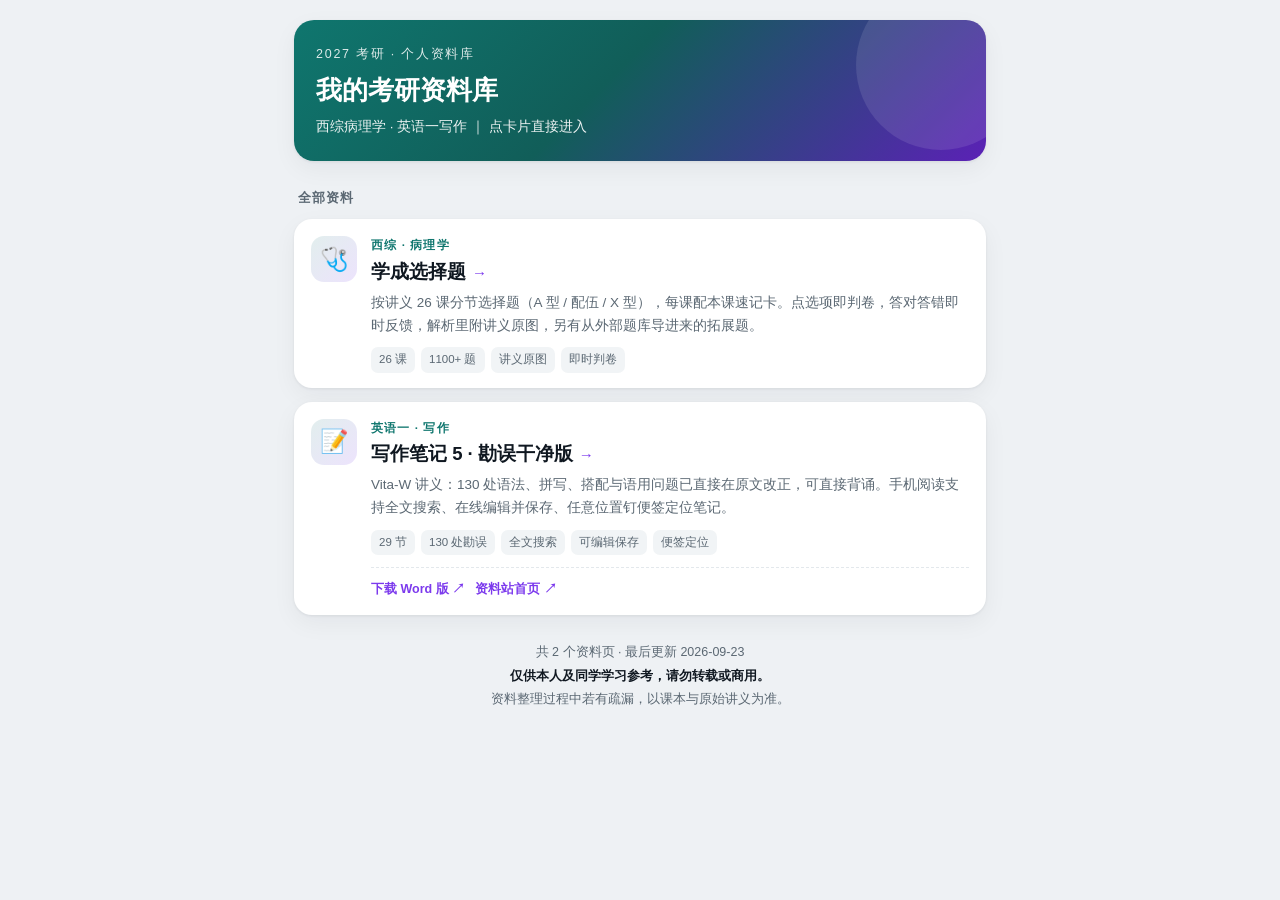
==== index.html @ d8122d06 "deploy: aokid666.github.io 2026-09-23" ====
<!DOCTYPE html><html lang="zh-CN"><head><meta charset="utf-8">
<meta name="viewport" content="width=device-width,initial-scale=1">
<title>我的考研资料库</title>
<meta name="description" content="个人考研复习资料入口：西综病理学选择题、英语一写作笔记。">
<style>
:root{--bg:#eef1f4;--card:#fff;--ink:#0f1720;--sub:#5b6873;--line:#e3e8ec;
 --accent:#0f766e;--accent2:#7c3aed;--chipbg:#f1f4f6;--shadow:0 1px 3px rgba(15,23,32,.07),0 8px 24px rgba(15,23,32,.05)}
@media (prefers-color-scheme:dark){
 :root{--bg:#0d1117;--card:#161b22;--ink:#e6edf3;--sub:#9aa7b2;--line:#262d36;
  --accent:#38bdaa;--accent2:#a78bfa;--chipbg:#1e252e;--shadow:0 1px 3px rgba(0,0,0,.4),0 10px 28px rgba(0,0,0,.3)}}
*{box-sizing:border-box}
body{margin:0;background:var(--bg);color:var(--ink);
 font:16px/1.7 -apple-system,"PingFang SC","Hiragino Sans GB","Microsoft YaHei",sans-serif;
 -webkit-text-size-adjust:100%}
.wrap{max-width:720px;margin:0 auto;padding:20px 14px 56px}
header{position:relative;overflow:hidden;border-radius:20px;padding:24px 22px 22px;color:#fff;
 background:linear-gradient(135deg,#0f766e 0%,#115e59 45%,#5b21b6 100%);box-shadow:var(--shadow)}
header::after{content:"";position:absolute;right:-40px;top:-40px;width:170px;height:170px;border-radius:50%;
 background:rgba(255,255,255,.10)}
header .k{font-size:12.5px;letter-spacing:.14em;opacity:.85}
header h1{font-size:26px;line-height:1.35;margin:8px 0 8px;font-weight:700}
header p{margin:0;font-size:13.5px;opacity:.92}
.sec{margin:26px 4px 10px;font-size:13px;font-weight:700;color:var(--sub);letter-spacing:.08em}
.card{position:relative;display:flex;gap:14px;background:var(--card);border-radius:18px;
 padding:17px 17px 15px;margin-bottom:14px;box-shadow:var(--shadow);transition:transform .15s,box-shadow .15s}
.main{color:inherit;text-decoration:none}
.main::after{content:"";position:absolute;inset:0;border-radius:18px}
.extras{position:relative;z-index:2}
.card:active{transform:scale(.985)}
@media (hover:hover){.card:hover{transform:translateY(-2px)}}
.ico{flex:0 0 46px;width:46px;min-width:46px;height:46px;overflow:hidden;line-height:1;border-radius:13px;display:flex;align-items:center;justify-content:center;
 font-size:23px;background:linear-gradient(135deg,rgba(15,118,110,.12),rgba(124,58,237,.14))}
.body{min-width:0;flex:1}
.cat{font-size:11.5px;font-weight:700;letter-spacing:.1em;color:var(--accent);text-transform:uppercase}
h2{font-size:18.5px;line-height:1.4;margin:3px 0 6px;font-weight:700}
h2 .arw{font-size:15px;color:var(--accent2);margin-left:6px}
.card p{margin:0 0 10px;font-size:13.5px;color:var(--sub);line-height:1.72}
.chips{display:flex;flex-wrap:wrap;gap:6px}
.chip{font-size:11.5px;background:var(--chipbg);color:var(--sub);border-radius:7px;padding:3px 8px}
.extras{display:flex;flex-wrap:wrap;gap:10px;margin-top:12px;padding-top:11px;border-top:1px dashed var(--line)}
.mini{font-size:12.5px;color:var(--accent2);text-decoration:none;font-weight:600}
.note{font-size:12.5px;color:var(--sub);text-align:center;line-height:1.85;margin-top:26px}
.note b{color:var(--ink)}
</style></head><body><div class="wrap">
<header>
  <div class="k">2027 考研 · 个人资料库</div>
  <h1>我的考研资料库</h1>
  <p>西综病理学 · 英语一写作 ｜ 点卡片直接进入</p>
</header>

<div class="sec">全部资料</div>
<div class="card">
  <div class="ico">🩺</div>
  <div class="body">
    <div class="cat">西综 · 病理学</div>
    <h2><a class="main" href="https://aokid666.github.io/xizong-bingli/" target="_blank" rel="noopener">学成选择题<span class="arw">→</span></a></h2>
    <p>按讲义 26 课分节选择题（A 型 / 配伍 / X 型），每课配本课速记卡。点选项即判卷，答对答错即时反馈，解析里附讲义原图，另有从外部题库导进来的拓展题。</p>
    <div class="chips"><span class="chip">26 课</span><span class="chip">1100+ 题</span><span class="chip">讲义原图</span><span class="chip">即时判卷</span></div>
    
  </div>
</div><div class="card">
  <div class="ico">📝</div>
  <div class="body">
    <div class="cat">英语一 · 写作</div>
    <h2><a class="main" href="https://aokid666.github.io/kaoyan-english/writing-notes-5.html" target="_blank" rel="noopener">写作笔记 5 · 勘误干净版<span class="arw">→</span></a></h2>
    <p>Vita-W 讲义：130 处语法、拼写、搭配与语用问题已直接在原文改正，可直接背诵。手机阅读支持全文搜索、在线编辑并保存、任意位置钉便签定位笔记。</p>
    <div class="chips"><span class="chip">29 节</span><span class="chip">130 处勘误</span><span class="chip">全文搜索</span><span class="chip">可编辑保存</span><span class="chip">便签定位</span></div>
    <div class="extras"><a class="mini" href="https://aokid666.github.io/kaoyan-english/writing-notes-5.doc" target="_blank" rel="noopener">下载 Word 版 ↗</a><a class="mini" href="https://aokid666.github.io/kaoyan-english/" target="_blank" rel="noopener">资料站首页 ↗</a></div>
  </div>
</div>

<div class="note">
  共 2 个资料页 · 最后更新 2026-09-23<br>
  <b>仅供本人及同学学习参考，请勿转载或商用。</b><br>
  资料整理过程中若有疏漏，以课本与原始讲义为准。
</div>
</div></body></html>
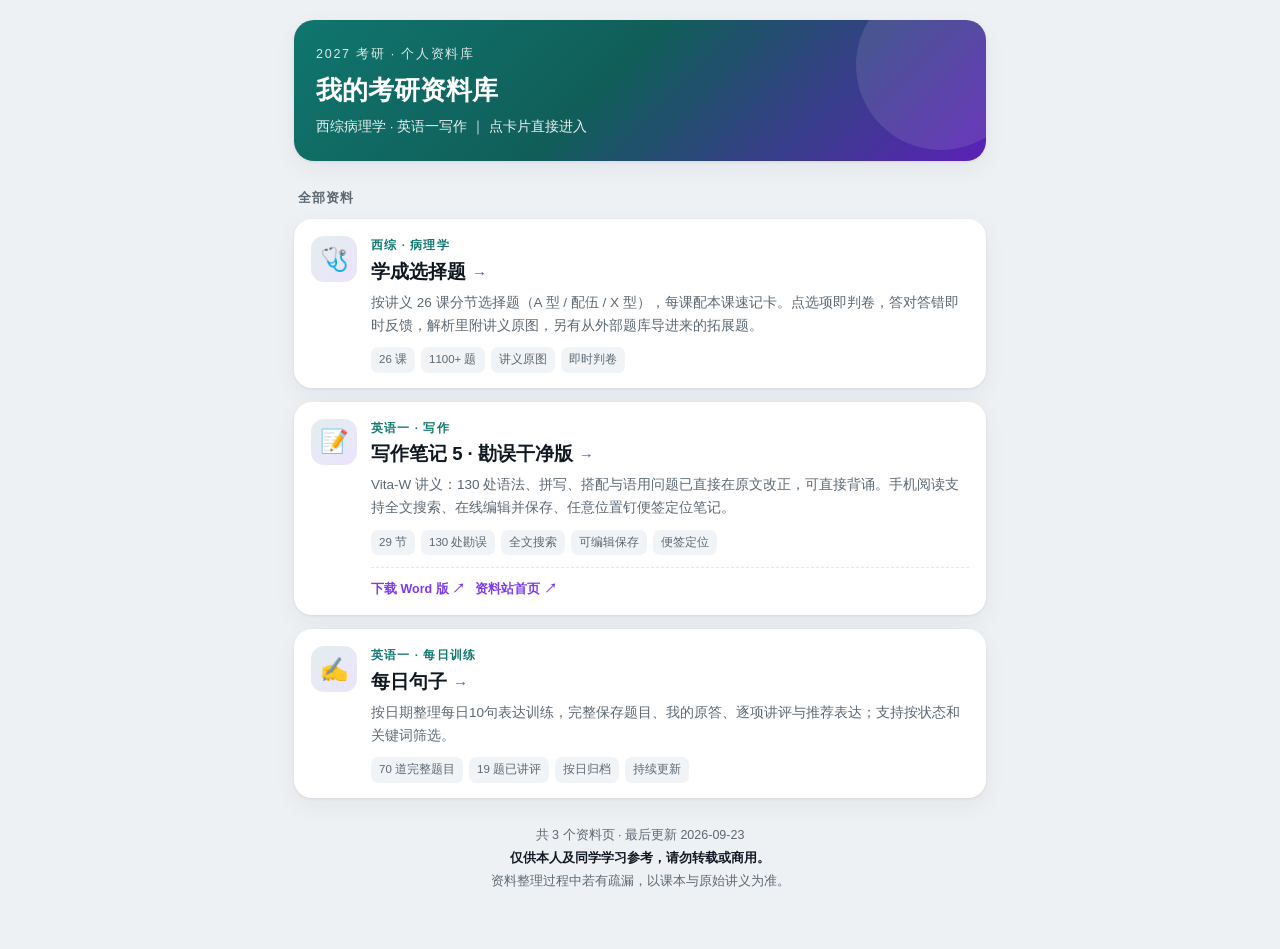
==== commit 483bdfcb: "add daily sentence training archive" ====
--- a/index.html
+++ b/index.html
@@ -68,9 +68,18 @@
     <div class="extras"><a class="mini" href="https://aokid666.github.io/kaoyan-english/writing-notes-5.doc" target="_blank" rel="noopener">下载 Word 版 ↗</a><a class="mini" href="https://aokid666.github.io/kaoyan-english/" target="_blank" rel="noopener">资料站首页 ↗</a></div>
   </div>
 </div>
+<div class="card">
+  <div class="ico">✍️</div>
+  <div class="body">
+    <div class="cat">英语一 · 每日训练</div>
+    <h2><a class="main" href="/daily-sentences/">每日句子<span class="arw">→</span></a></h2>
+    <p>按日期整理每日10句表达训练，完整保存题目、我的原答、逐项讲评与推荐表达；支持按状态和关键词筛选。</p>
+    <div class="chips"><span class="chip">70 道完整题目</span><span class="chip">19 题已讲评</span><span class="chip">按日归档</span><span class="chip">持续更新</span></div>
+  </div>
+</div>
 
 <div class="note">
-  共 2 个资料页 · 最后更新 2026-09-23<br>
+  共 3 个资料页 · 最后更新 2026-09-23<br>
   <b>仅供本人及同学学习参考，请勿转载或商用。</b><br>
   资料整理过程中若有疏漏，以课本与原始讲义为准。
 </div>
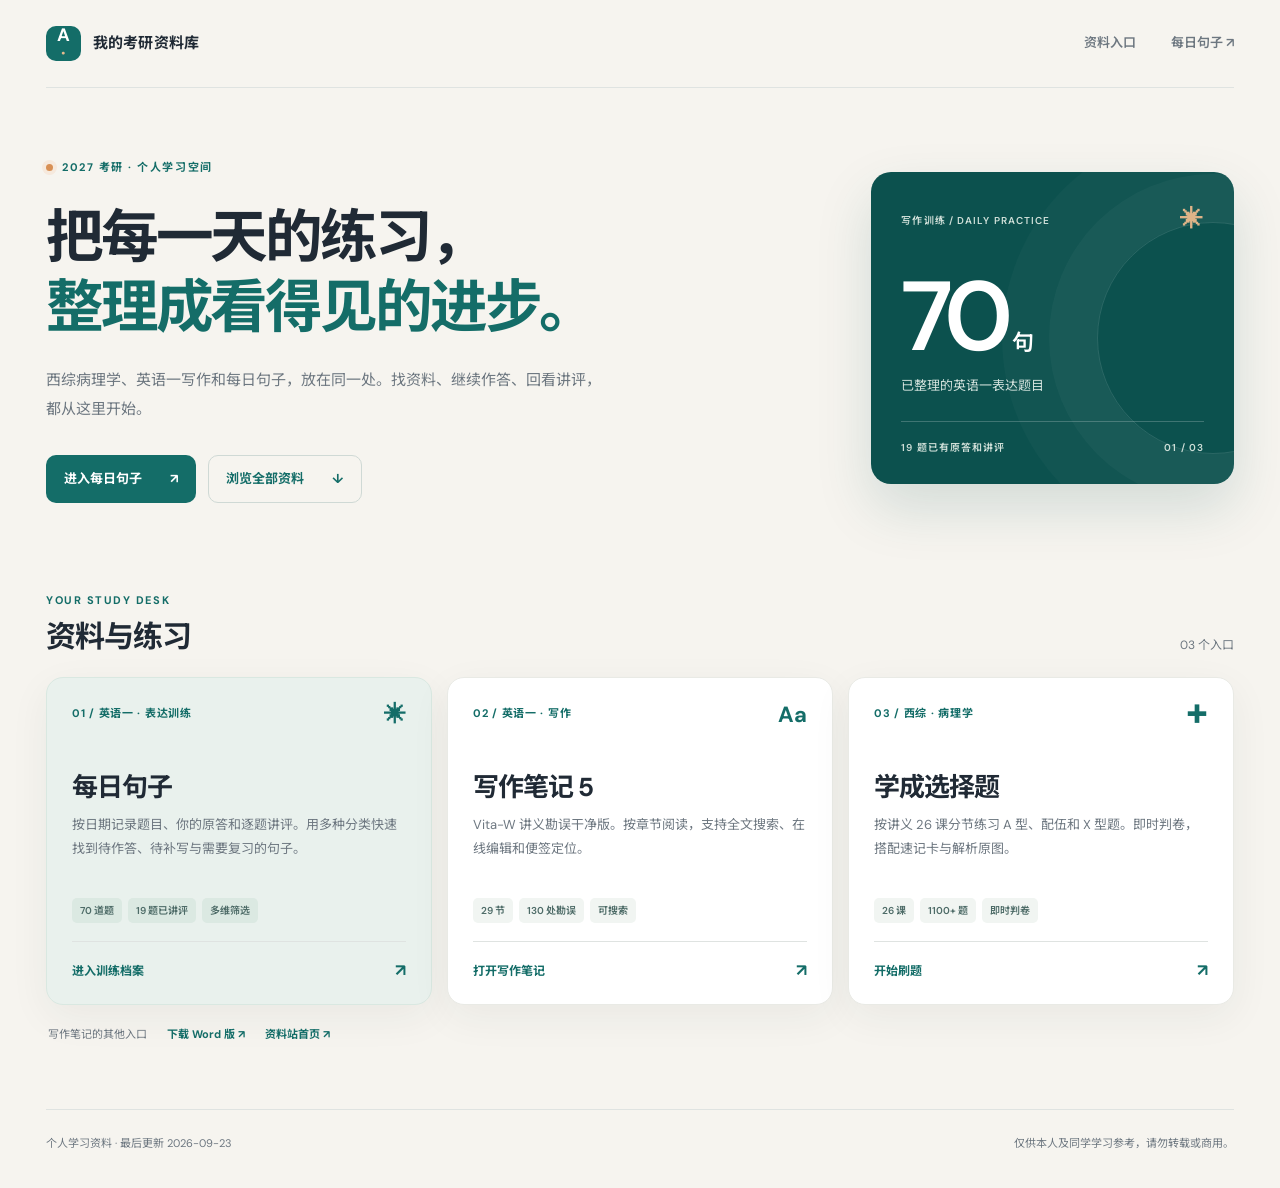
==== commit eefd1cd7: "redesign study hub and add multidimensional sentence filters" ====
--- a/index.html
+++ b/index.html
@@ -1,86 +1,73 @@
-<!DOCTYPE html><html lang="zh-CN"><head><meta charset="utf-8">
-<meta name="viewport" content="width=device-width,initial-scale=1">
-<title>我的考研资料库</title>
-<meta name="description" content="个人考研复习资料入口：西综病理学选择题、英语一写作笔记。">
-<style>
-:root{--bg:#eef1f4;--card:#fff;--ink:#0f1720;--sub:#5b6873;--line:#e3e8ec;
- --accent:#0f766e;--accent2:#7c3aed;--chipbg:#f1f4f6;--shadow:0 1px 3px rgba(15,23,32,.07),0 8px 24px rgba(15,23,32,.05)}
-@media (prefers-color-scheme:dark){
- :root{--bg:#0d1117;--card:#161b22;--ink:#e6edf3;--sub:#9aa7b2;--line:#262d36;
-  --accent:#38bdaa;--accent2:#a78bfa;--chipbg:#1e252e;--shadow:0 1px 3px rgba(0,0,0,.4),0 10px 28px rgba(0,0,0,.3)}}
-*{box-sizing:border-box}
-body{margin:0;background:var(--bg);color:var(--ink);
- font:16px/1.7 -apple-system,"PingFang SC","Hiragino Sans GB","Microsoft YaHei",sans-serif;
- -webkit-text-size-adjust:100%}
-.wrap{max-width:720px;margin:0 auto;padding:20px 14px 56px}
-header{position:relative;overflow:hidden;border-radius:20px;padding:24px 22px 22px;color:#fff;
- background:linear-gradient(135deg,#0f766e 0%,#115e59 45%,#5b21b6 100%);box-shadow:var(--shadow)}
-header::after{content:"";position:absolute;right:-40px;top:-40px;width:170px;height:170px;border-radius:50%;
- background:rgba(255,255,255,.10)}
-header .k{font-size:12.5px;letter-spacing:.14em;opacity:.85}
-header h1{font-size:26px;line-height:1.35;margin:8px 0 8px;font-weight:700}
-header p{margin:0;font-size:13.5px;opacity:.92}
-.sec{margin:26px 4px 10px;font-size:13px;font-weight:700;color:var(--sub);letter-spacing:.08em}
-.card{position:relative;display:flex;gap:14px;background:var(--card);border-radius:18px;
- padding:17px 17px 15px;margin-bottom:14px;box-shadow:var(--shadow);transition:transform .15s,box-shadow .15s}
-.main{color:inherit;text-decoration:none}
-.main::after{content:"";position:absolute;inset:0;border-radius:18px}
-.extras{position:relative;z-index:2}
-.card:active{transform:scale(.985)}
-@media (hover:hover){.card:hover{transform:translateY(-2px)}}
-.ico{flex:0 0 46px;width:46px;min-width:46px;height:46px;overflow:hidden;line-height:1;border-radius:13px;display:flex;align-items:center;justify-content:center;
- font-size:23px;background:linear-gradient(135deg,rgba(15,118,110,.12),rgba(124,58,237,.14))}
-.body{min-width:0;flex:1}
-.cat{font-size:11.5px;font-weight:700;letter-spacing:.1em;color:var(--accent);text-transform:uppercase}
-h2{font-size:18.5px;line-height:1.4;margin:3px 0 6px;font-weight:700}
-h2 .arw{font-size:15px;color:var(--accent2);margin-left:6px}
-.card p{margin:0 0 10px;font-size:13.5px;color:var(--sub);line-height:1.72}
-.chips{display:flex;flex-wrap:wrap;gap:6px}
-.chip{font-size:11.5px;background:var(--chipbg);color:var(--sub);border-radius:7px;padding:3px 8px}
-.extras{display:flex;flex-wrap:wrap;gap:10px;margin-top:12px;padding-top:11px;border-top:1px dashed var(--line)}
-.mini{font-size:12.5px;color:var(--accent2);text-decoration:none;font-weight:600}
-.note{font-size:12.5px;color:var(--sub);text-align:center;line-height:1.85;margin-top:26px}
-.note b{color:var(--ink)}
-</style></head><body><div class="wrap">
-<header>
-  <div class="k">2027 考研 · 个人资料库</div>
-  <h1>我的考研资料库</h1>
-  <p>西综病理学 · 英语一写作 ｜ 点卡片直接进入</p>
-</header>
-
-<div class="sec">全部资料</div>
-<div class="card">
-  <div class="ico">🩺</div>
-  <div class="body">
-    <div class="cat">西综 · 病理学</div>
-    <h2><a class="main" href="https://aokid666.github.io/xizong-bingli/" target="_blank" rel="noopener">学成选择题<span class="arw">→</span></a></h2>
-    <p>按讲义 26 课分节选择题（A 型 / 配伍 / X 型），每课配本课速记卡。点选项即判卷，答对答错即时反馈，解析里附讲义原图，另有从外部题库导进来的拓展题。</p>
-    <div class="chips"><span class="chip">26 课</span><span class="chip">1100+ 题</span><span class="chip">讲义原图</span><span class="chip">即时判卷</span></div>
-    
+<!doctype html>
+<html lang="zh-CN">
+<head>
+  <meta charset="utf-8">
+  <meta name="viewport" content="width=device-width,initial-scale=1">
+  <meta name="theme-color" content="#f6f4ef">
+  <title>我的考研资料库</title>
+  <meta name="description" content="西综病理学选择题、英语一写作笔记与每日句子训练。">
+  <link rel="stylesheet" href="/assets/site.css">
+</head>
+<body>
+  <div class="site-shell">
+    <nav class="site-nav" aria-label="主导航">
+      <a class="wordmark" href="/" aria-current="page"><span class="mark">A<span>·</span></span><span>我的考研资料库</span></a>
+      <div class="nav-links"><a href="#resources">资料入口</a><a href="/daily-sentences/">每日句子 <span aria-hidden="true">↗</span></a></div>
+    </nav>
+    <main>
+      <section class="home-hero">
+        <div class="hero-copy">
+          <span class="overline"><span class="signal"></span> 2027 考研 · 个人学习空间</span>
+          <h1>把每一天的练习，<br><em>整理成看得见的进步。</em></h1>
+          <p>西综病理学、英语一写作和每日句子，放在同一处。找资料、继续作答、回看讲评，都从这里开始。</p>
+          <div class="hero-actions">
+            <a class="button primary" href="/daily-sentences/">进入每日句子 <span aria-hidden="true">↗</span></a>
+            <a class="button subtle" href="#resources">浏览全部资料 <span aria-hidden="true">↓</span></a>
+          </div>
+        </div>
+        <div class="hero-aside" aria-label="训练概览">
+          <div class="hero-aside-top"><span>写作训练 / DAILY PRACTICE</span><span class="spark" aria-hidden="true">✳</span></div>
+          <div class="hero-aside-number">70<span>句</span></div>
+          <p>已整理的英语一表达题目</p>
+          <div class="hero-aside-rule"></div>
+          <div class="hero-aside-foot"><span>19 题已有原答和讲评</span><span aria-hidden="true">01 / 03</span></div>
+        </div>
+      </section>
+      <section class="resource-section" id="resources" aria-labelledby="resources-title">
+        <div class="section-heading"><div><span class="overline">YOUR STUDY DESK</span><h2 id="resources-title">资料与练习</h2></div><span class="section-count">03 个入口</span></div>
+        <div class="resource-grid">
+          <article class="resource-card featured">
+            <div class="card-top"><span class="card-index">01 / 英语一 · 表达训练</span><span class="card-icon" aria-hidden="true">✳</span></div>
+            <div class="card-content">
+              <h3>每日句子</h3>
+              <p>按日期记录题目、你的原答和逐题讲评。用多种分类快速找到待作答、待补写与需要复习的句子。</p>
+              <div class="tag-row"><span>70 道题</span><span>19 题已讲评</span><span>多维筛选</span></div>
+            </div>
+            <a class="card-link" href="/daily-sentences/" aria-label="进入每日句子">进入训练档案 <span aria-hidden="true">↗</span></a>
+          </article>
+          <article class="resource-card">
+            <div class="card-top"><span class="card-index">02 / 英语一 · 写作</span><span class="card-icon" aria-hidden="true">Aa</span></div>
+            <div class="card-content">
+              <h3>写作笔记 5</h3>
+              <p>Vita-W 讲义勘误干净版。按章节阅读，支持全文搜索、在线编辑和便签定位。</p>
+              <div class="tag-row"><span>29 节</span><span>130 处勘误</span><span>可搜索</span></div>
+            </div>
+            <a class="card-link" href="https://aokid666.github.io/kaoyan-english/writing-notes-5.html">打开写作笔记 <span aria-hidden="true">↗</span></a>
+          </article>
+          <article class="resource-card">
+            <div class="card-top"><span class="card-index">03 / 西综 · 病理学</span><span class="card-icon" aria-hidden="true">✚</span></div>
+            <div class="card-content">
+              <h3>学成选择题</h3>
+              <p>按讲义 26 课分节练习 A 型、配伍和 X 型题。即时判卷，搭配速记卡与解析原图。</p>
+              <div class="tag-row"><span>26 课</span><span>1100+ 题</span><span>即时判卷</span></div>
+            </div>
+            <a class="card-link" href="https://aokid666.github.io/xizong-bingli/">开始刷题 <span aria-hidden="true">↗</span></a>
+          </article>
+        </div>
+        <div class="resource-extra"><span>写作笔记的其他入口</span><a href="https://aokid666.github.io/kaoyan-english/writing-notes-5.doc">下载 Word 版 ↗</a><a href="https://aokid666.github.io/kaoyan-english/">资料站首页 ↗</a></div>
+      </section>
+    </main>
+    <footer class="site-footer"><span>个人学习资料 · 最后更新 2026-09-23</span><span>仅供本人及同学学习参考，请勿转载或商用。</span></footer>
   </div>
-</div><div class="card">
-  <div class="ico">📝</div>
-  <div class="body">
-    <div class="cat">英语一 · 写作</div>
-    <h2><a class="main" href="https://aokid666.github.io/kaoyan-english/writing-notes-5.html" target="_blank" rel="noopener">写作笔记 5 · 勘误干净版<span class="arw">→</span></a></h2>
-    <p>Vita-W 讲义：130 处语法、拼写、搭配与语用问题已直接在原文改正，可直接背诵。手机阅读支持全文搜索、在线编辑并保存、任意位置钉便签定位笔记。</p>
-    <div class="chips"><span class="chip">29 节</span><span class="chip">130 处勘误</span><span class="chip">全文搜索</span><span class="chip">可编辑保存</span><span class="chip">便签定位</span></div>
-    <div class="extras"><a class="mini" href="https://aokid666.github.io/kaoyan-english/writing-notes-5.doc" target="_blank" rel="noopener">下载 Word 版 ↗</a><a class="mini" href="https://aokid666.github.io/kaoyan-english/" target="_blank" rel="noopener">资料站首页 ↗</a></div>
-  </div>
-</div>
-<div class="card">
-  <div class="ico">✍️</div>
-  <div class="body">
-    <div class="cat">英语一 · 每日训练</div>
-    <h2><a class="main" href="/daily-sentences/">每日句子<span class="arw">→</span></a></h2>
-    <p>按日期整理每日10句表达训练，完整保存题目、我的原答、逐项讲评与推荐表达；支持按状态和关键词筛选。</p>
-    <div class="chips"><span class="chip">70 道完整题目</span><span class="chip">19 题已讲评</span><span class="chip">按日归档</span><span class="chip">持续更新</span></div>
-  </div>
-</div>
-
-<div class="note">
-  共 3 个资料页 · 最后更新 2026-09-23<br>
-  <b>仅供本人及同学学习参考，请勿转载或商用。</b><br>
-  资料整理过程中若有疏漏，以课本与原始讲义为准。
-</div>
-</div></body></html>
+</body>
+</html>
--- a/assets/site.css
+++ b/assets/site.css
@@ -0,0 +1,35 @@
+@import url('https://fonts.googleapis.com/css2?family=DM+Sans:wght@400;500;600;700&family=Noto+Sans+SC:wght@400;500;600;700&display=swap');
+:root{color-scheme:light;--paper:#f6f4ef;--surface:#fff;--ink:#202a35;--muted:#6d7780;--line:#dfe3e1;--teal:#146d68;--teal-deep:#0c514e;--teal-pale:#e8f1ee;--orange:#d89865;--shadow:0 12px 40px rgba(31,46,49,.06)}
+*{box-sizing:border-box}
+html{scroll-behavior:smooth}
+body{margin:0;background:var(--paper);color:var(--ink);font:15px/1.7 "DM Sans","Noto Sans SC",-apple-system,"PingFang SC",sans-serif;-webkit-font-smoothing:antialiased}
+a{color:inherit;text-decoration:none}button,input,select{font:inherit}button,a,select,input{outline-offset:3px}
+.site-shell{max-width:1320px;margin:auto;padding:0 46px}
+.site-nav{height:88px;display:flex;align-items:center;justify-content:space-between;border-bottom:1px solid var(--line)}
+.wordmark{display:inline-flex;align-items:center;gap:12px;font-size:15px;font-weight:700;letter-spacing:.01em}
+.mark{width:35px;height:35px;background:var(--teal);color:white;border-radius:10px;display:grid;place-items:center;font-size:18px;font-weight:700;line-height:1}
+.mark span{color:#e6ba8e}.nav-links{display:flex;gap:35px;align-items:center;color:var(--muted);font-size:13px;font-weight:600}.nav-links a:hover,.nav-links [aria-current]{color:var(--teal)}
+.overline{display:inline-flex;align-items:center;gap:9px;color:var(--teal);font-size:11px;font-weight:700;letter-spacing:.14em}
+.signal{width:7px;height:7px;border-radius:50%;background:#d89055;box-shadow:0 0 0 4px #f6e9dd}
+.home-hero{min-height:470px;display:grid;grid-template-columns:minmax(0,1.5fr) minmax(260px,.72fr);align-items:center;gap:70px;padding:66px 0 72px}
+.hero-copy h1{font-size:clamp(36px,4.5vw,62px);line-height:1.23;letter-spacing:-.055em;margin:23px 0 22px;font-weight:700}
+.hero-copy h1 em{font-style:normal;color:var(--teal)}.hero-copy>p{max-width:565px;color:var(--muted);font-size:15px;line-height:1.95;margin:0}
+.hero-actions{display:flex;gap:12px;flex-wrap:wrap;margin-top:30px}
+.button{display:inline-flex;align-items:center;justify-content:space-between;gap:28px;padding:12px 17px;border:1px solid transparent;border-radius:10px;font-size:13px;font-weight:700;transition:transform .2s,background .2s}
+.button:hover{transform:translateY(-2px)}.button.primary{background:var(--teal);color:white}.button.primary:hover{background:var(--teal-deep)}.button.subtle{border-color:#cfd9d5;color:var(--teal)}
+.hero-aside{min-height:293px;background:var(--teal-deep);color:#fff;border-radius:20px;padding:28px 30px;box-shadow:0 24px 55px rgba(12,81,78,.15);position:relative;overflow:hidden}
+.hero-aside:before{content:"";position:absolute;width:230px;height:230px;border:1px solid #ffffff20;border-radius:50%;right:-95px;top:50px;box-shadow:0 0 0 48px #ffffff08,0 0 0 95px #ffffff06}
+.hero-aside-top,.hero-aside-foot{display:flex;justify-content:space-between;align-items:center;gap:10px;position:relative;font-size:10px;letter-spacing:.11em;color:#cfdfd8;font-weight:600}
+.hero-aside .spark{font-size:23px;color:#dfb488}.hero-aside-number{position:relative;font-size:98px;line-height:1.2;letter-spacing:-.08em;font-weight:600;margin:18px 0 0}.hero-aside-number span{font-size:22px;margin-left:8px;letter-spacing:0}
+.hero-aside p{position:relative;color:#d2e1dc;margin:0;font-size:13px}.hero-aside-rule{height:1px;background:#ffffff35;margin:24px 0 17px}
+.resource-section{padding:12px 0 65px}.section-heading{display:flex;align-items:end;justify-content:space-between;margin-bottom:22px}.section-heading h2{font-size:30px;letter-spacing:-.035em;line-height:1.2;margin:7px 0 0}.section-count{font-size:12px;color:var(--muted)}
+.resource-grid{display:grid;grid-template-columns:repeat(3,minmax(0,1fr));gap:15px}.resource-card{display:flex;flex-direction:column;min-height:328px;padding:26px 25px 19px;border-radius:17px;background:var(--surface);border:1px solid #e9eae5;box-shadow:var(--shadow);transition:transform .2s,box-shadow .2s}.resource-card:hover{transform:translateY(-4px);box-shadow:0 20px 45px rgba(31,46,49,.1)}
+.resource-card.featured{background:#e9f1ed;border-color:#d9e8e1}.card-top{display:flex;align-items:start;justify-content:space-between;gap:12px}.card-index{font-size:11px;font-weight:700;letter-spacing:.065em;color:var(--teal)}.card-icon{font-size:22px;font-weight:700;color:var(--teal);line-height:1}
+.card-content{margin:auto 0 18px}.card-content h3{font-size:26px;letter-spacing:-.04em;line-height:1.3;margin:16px 0 9px}.card-content p{font-size:13px;color:var(--muted);line-height:1.8;min-height:70px;margin:0 0 15px}
+.tag-row{display:flex;flex-wrap:wrap;gap:6px}.tag-row span{font-size:10px;font-weight:600;color:#4d6b67;padding:4px 8px;border-radius:5px;background:#f1f5f2}.featured .tag-row span{background:#dbe9e2}
+.card-link{display:flex;align-items:center;justify-content:space-between;border-top:1px solid var(--line);padding-top:14px;font-size:12px;font-weight:700;color:var(--teal)}.card-link span{font-size:17px}
+.resource-extra{display:flex;gap:20px;align-items:center;flex-wrap:wrap;margin:20px 2px 0;font-size:11px}.resource-extra span{color:var(--muted)}.resource-extra a{color:var(--teal);font-weight:700}
+.site-footer{border-top:1px solid var(--line);display:flex;justify-content:space-between;gap:15px;padding:24px 0 35px;font-size:11px;color:var(--muted)}
+@media(max-width:900px){.site-shell{padding:0 26px}.home-hero{gap:25px}.hero-aside{min-height:260px}.hero-aside-number{font-size:78px}.resource-grid{grid-template-columns:repeat(2,1fr)}.resource-card.featured{grid-column:span 2;min-height:270px}.featured .card-content p{min-height:0}}
+@media(max-width:600px){.site-shell{padding:0 18px}.site-nav{height:70px}.wordmark{font-size:13px}.nav-links{gap:13px;font-size:11px}.nav-links a:first-child{display:none}.home-hero{grid-template-columns:1fr;gap:32px;padding:48px 0 55px}.hero-copy h1{font-size:37px;letter-spacing:-.045em}.hero-copy>p{font-size:14px}.hero-aside{min-height:235px;padding:21px 24px}.hero-aside-number{font-size:70px}.resource-section{padding-bottom:40px}.section-heading h2{font-size:27px}.resource-grid{grid-template-columns:1fr}.resource-card,.resource-card.featured{grid-column:auto;min-height:275px;padding:21px}.card-content p{min-height:0}.resource-extra{gap:9px 17px}.resource-extra span{width:100%}.site-footer{flex-direction:column;gap:3px}}
+@media(prefers-reduced-motion:reduce){html{scroll-behavior:auto}*,*:before,*:after{transition:none!important}}
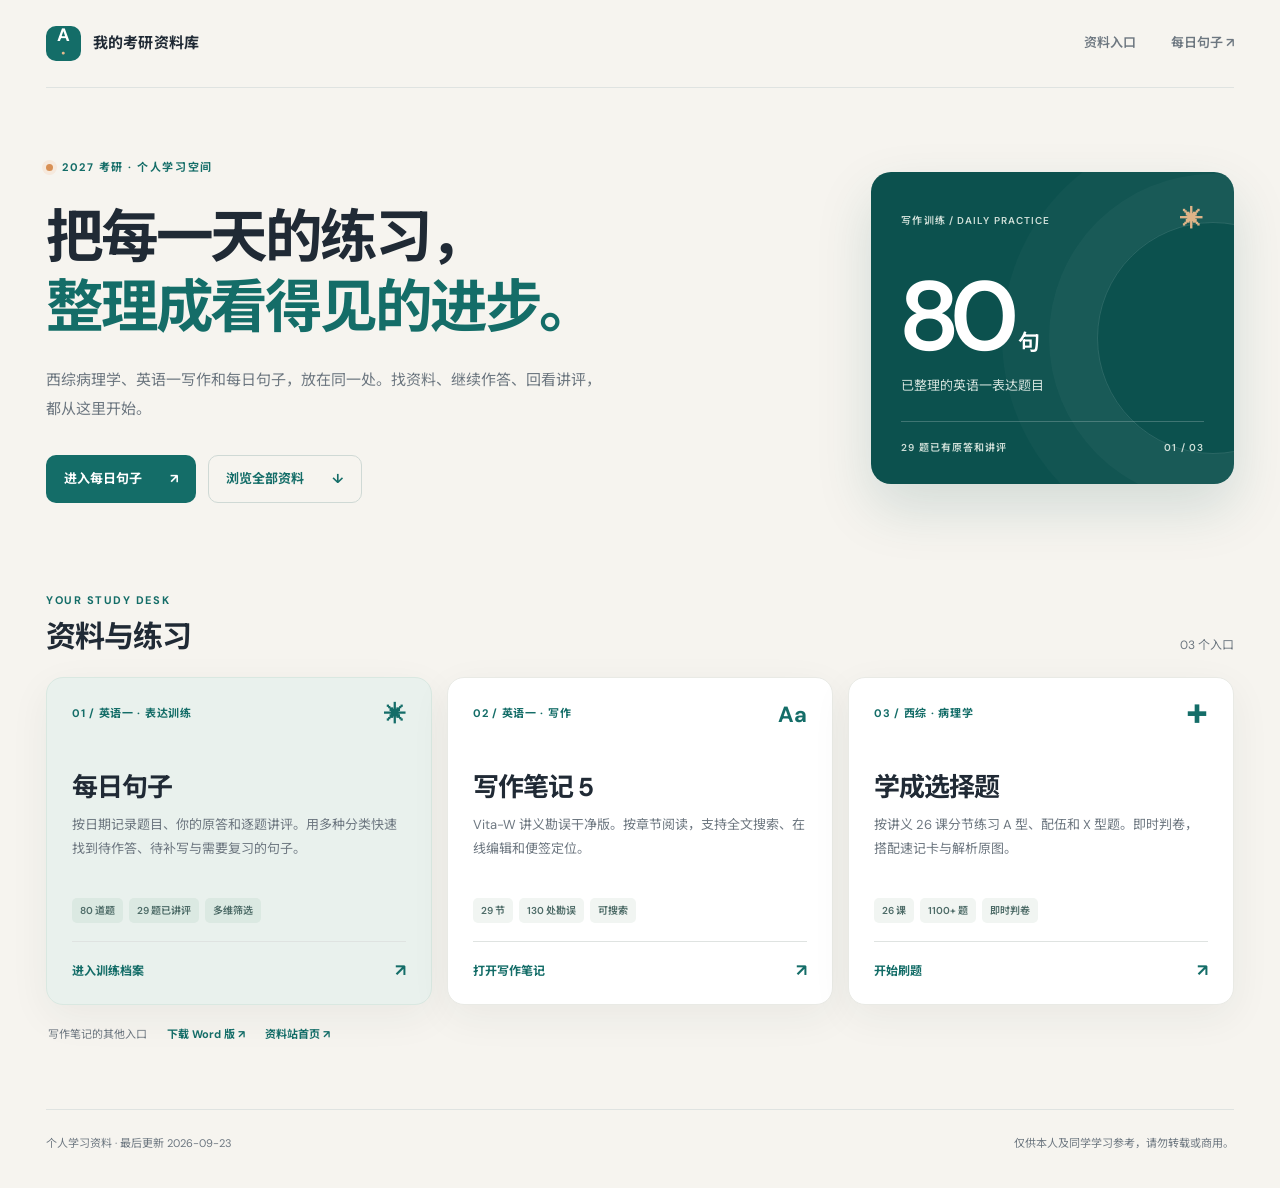
==== commit efc5161e: "restore complete September 10 sentence training archive" ====
--- a/index.html
+++ b/index.html
@@ -27,10 +27,10 @@
         </div>
         <div class="hero-aside" aria-label="训练概览">
           <div class="hero-aside-top"><span>写作训练 / DAILY PRACTICE</span><span class="spark" aria-hidden="true">✳</span></div>
-          <div class="hero-aside-number">70<span>句</span></div>
+          <div class="hero-aside-number">80<span>句</span></div>
           <p>已整理的英语一表达题目</p>
           <div class="hero-aside-rule"></div>
-          <div class="hero-aside-foot"><span>19 题已有原答和讲评</span><span aria-hidden="true">01 / 03</span></div>
+          <div class="hero-aside-foot"><span>29 题已有原答和讲评</span><span aria-hidden="true">01 / 03</span></div>
         </div>
       </section>
       <section class="resource-section" id="resources" aria-labelledby="resources-title">
@@ -41,7 +41,7 @@
             <div class="card-content">
               <h3>每日句子</h3>
               <p>按日期记录题目、你的原答和逐题讲评。用多种分类快速找到待作答、待补写与需要复习的句子。</p>
-              <div class="tag-row"><span>70 道题</span><span>19 题已讲评</span><span>多维筛选</span></div>
+              <div class="tag-row"><span>80 道题</span><span>29 题已讲评</span><span>多维筛选</span></div>
             </div>
             <a class="card-link" href="/daily-sentences/" aria-label="进入每日句子">进入训练档案 <span aria-hidden="true">↗</span></a>
           </article>
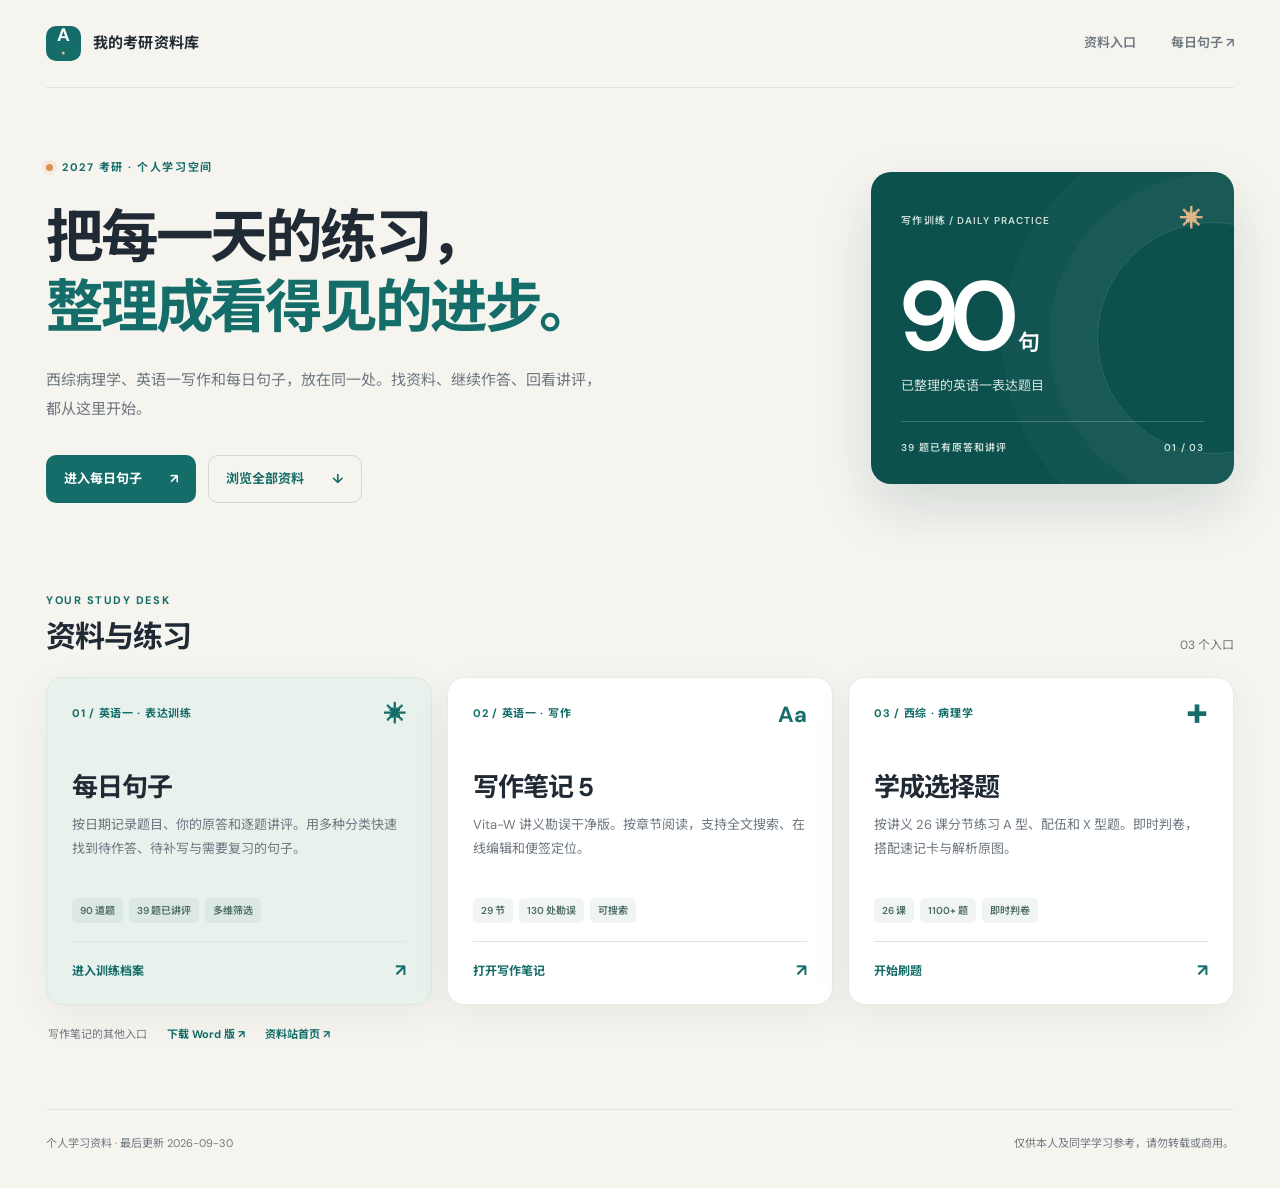
==== commit 160e3c36: "Sync September 29 sentence answers and September 30 rewrites" ====
--- a/index.html
+++ b/index.html
@@ -27,10 +27,10 @@
         </div>
         <div class="hero-aside" aria-label="训练概览">
           <div class="hero-aside-top"><span>写作训练 / DAILY PRACTICE</span><span class="spark" aria-hidden="true">✳</span></div>
-          <div class="hero-aside-number">80<span>句</span></div>
+          <div class="hero-aside-number">90<span>句</span></div>
           <p>已整理的英语一表达题目</p>
           <div class="hero-aside-rule"></div>
-          <div class="hero-aside-foot"><span>29 题已有原答和讲评</span><span aria-hidden="true">01 / 03</span></div>
+          <div class="hero-aside-foot"><span>39 题已有原答和讲评</span><span aria-hidden="true">01 / 03</span></div>
         </div>
       </section>
       <section class="resource-section" id="resources" aria-labelledby="resources-title">
@@ -41,7 +41,7 @@
             <div class="card-content">
               <h3>每日句子</h3>
               <p>按日期记录题目、你的原答和逐题讲评。用多种分类快速找到待作答、待补写与需要复习的句子。</p>
-              <div class="tag-row"><span>80 道题</span><span>29 题已讲评</span><span>多维筛选</span></div>
+              <div class="tag-row"><span>90 道题</span><span>39 题已讲评</span><span>多维筛选</span></div>
             </div>
             <a class="card-link" href="/daily-sentences/" aria-label="进入每日句子">进入训练档案 <span aria-hidden="true">↗</span></a>
           </article>
@@ -67,7 +67,8 @@
         <div class="resource-extra"><span>写作笔记的其他入口</span><a href="https://aokid666.github.io/kaoyan-english/writing-notes-5.doc">下载 Word 版 ↗</a><a href="https://aokid666.github.io/kaoyan-english/">资料站首页 ↗</a></div>
       </section>
     </main>
-    <footer class="site-footer"><span>个人学习资料 · 最后更新 2026-09-23</span><span>仅供本人及同学学习参考，请勿转载或商用。</span></footer>
+    <footer class="site-footer"><span>个人学习资料 · 最后更新 2026-09-30</span><span>仅供本人及同学学习参考，请勿转载或商用。</span></footer>
   </div>
 </body>
 </html>
+
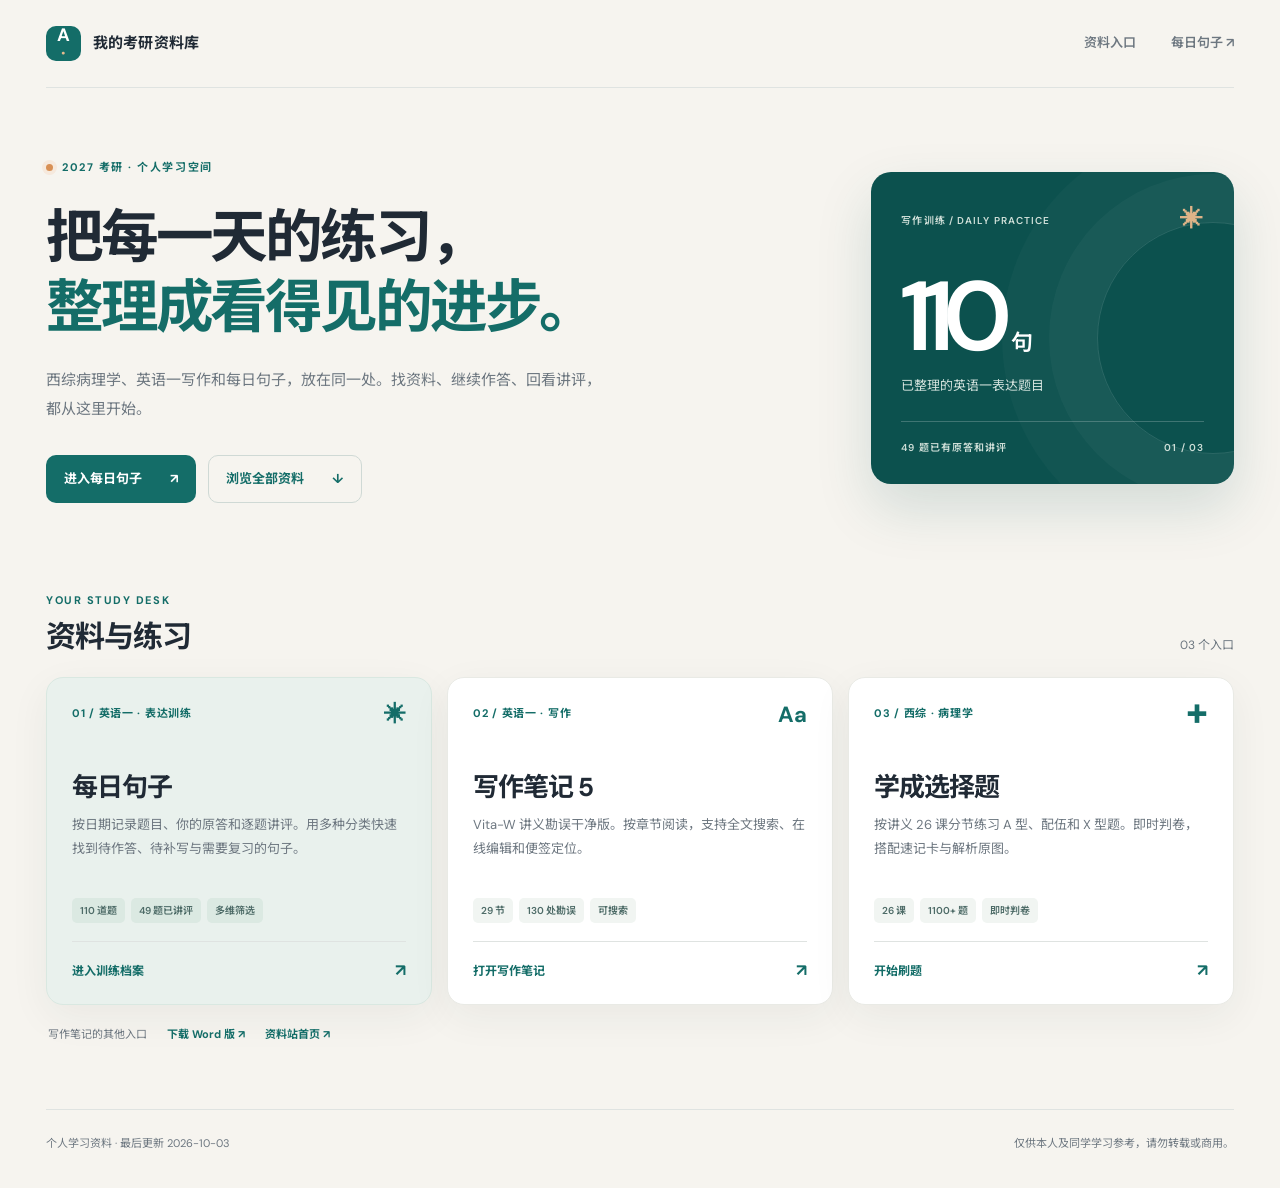
==== commit f7905bdc: "Update English I sentence training through October 3" ====
--- a/index.html
+++ b/index.html
@@ -27,10 +27,10 @@
         </div>
         <div class="hero-aside" aria-label="训练概览">
           <div class="hero-aside-top"><span>写作训练 / DAILY PRACTICE</span><span class="spark" aria-hidden="true">✳</span></div>
-          <div class="hero-aside-number">90<span>句</span></div>
+          <div class="hero-aside-number">110<span>句</span></div>
           <p>已整理的英语一表达题目</p>
           <div class="hero-aside-rule"></div>
-          <div class="hero-aside-foot"><span>39 题已有原答和讲评</span><span aria-hidden="true">01 / 03</span></div>
+          <div class="hero-aside-foot"><span>49 题已有原答和讲评</span><span aria-hidden="true">01 / 03</span></div>
         </div>
       </section>
       <section class="resource-section" id="resources" aria-labelledby="resources-title">
@@ -41,7 +41,7 @@
             <div class="card-content">
               <h3>每日句子</h3>
               <p>按日期记录题目、你的原答和逐题讲评。用多种分类快速找到待作答、待补写与需要复习的句子。</p>
-              <div class="tag-row"><span>90 道题</span><span>39 题已讲评</span><span>多维筛选</span></div>
+              <div class="tag-row"><span>110 道题</span><span>49 题已讲评</span><span>多维筛选</span></div>
             </div>
             <a class="card-link" href="/daily-sentences/" aria-label="进入每日句子">进入训练档案 <span aria-hidden="true">↗</span></a>
           </article>
@@ -67,7 +67,7 @@
         <div class="resource-extra"><span>写作笔记的其他入口</span><a href="https://aokid666.github.io/kaoyan-english/writing-notes-5.doc">下载 Word 版 ↗</a><a href="https://aokid666.github.io/kaoyan-english/">资料站首页 ↗</a></div>
       </section>
     </main>
-    <footer class="site-footer"><span>个人学习资料 · 最后更新 2026-09-30</span><span>仅供本人及同学学习参考，请勿转载或商用。</span></footer>
+    <footer class="site-footer"><span>个人学习资料 · 最后更新 2026-10-03</span><span>仅供本人及同学学习参考，请勿转载或商用。</span></footer>
   </div>
 </body>
 </html>
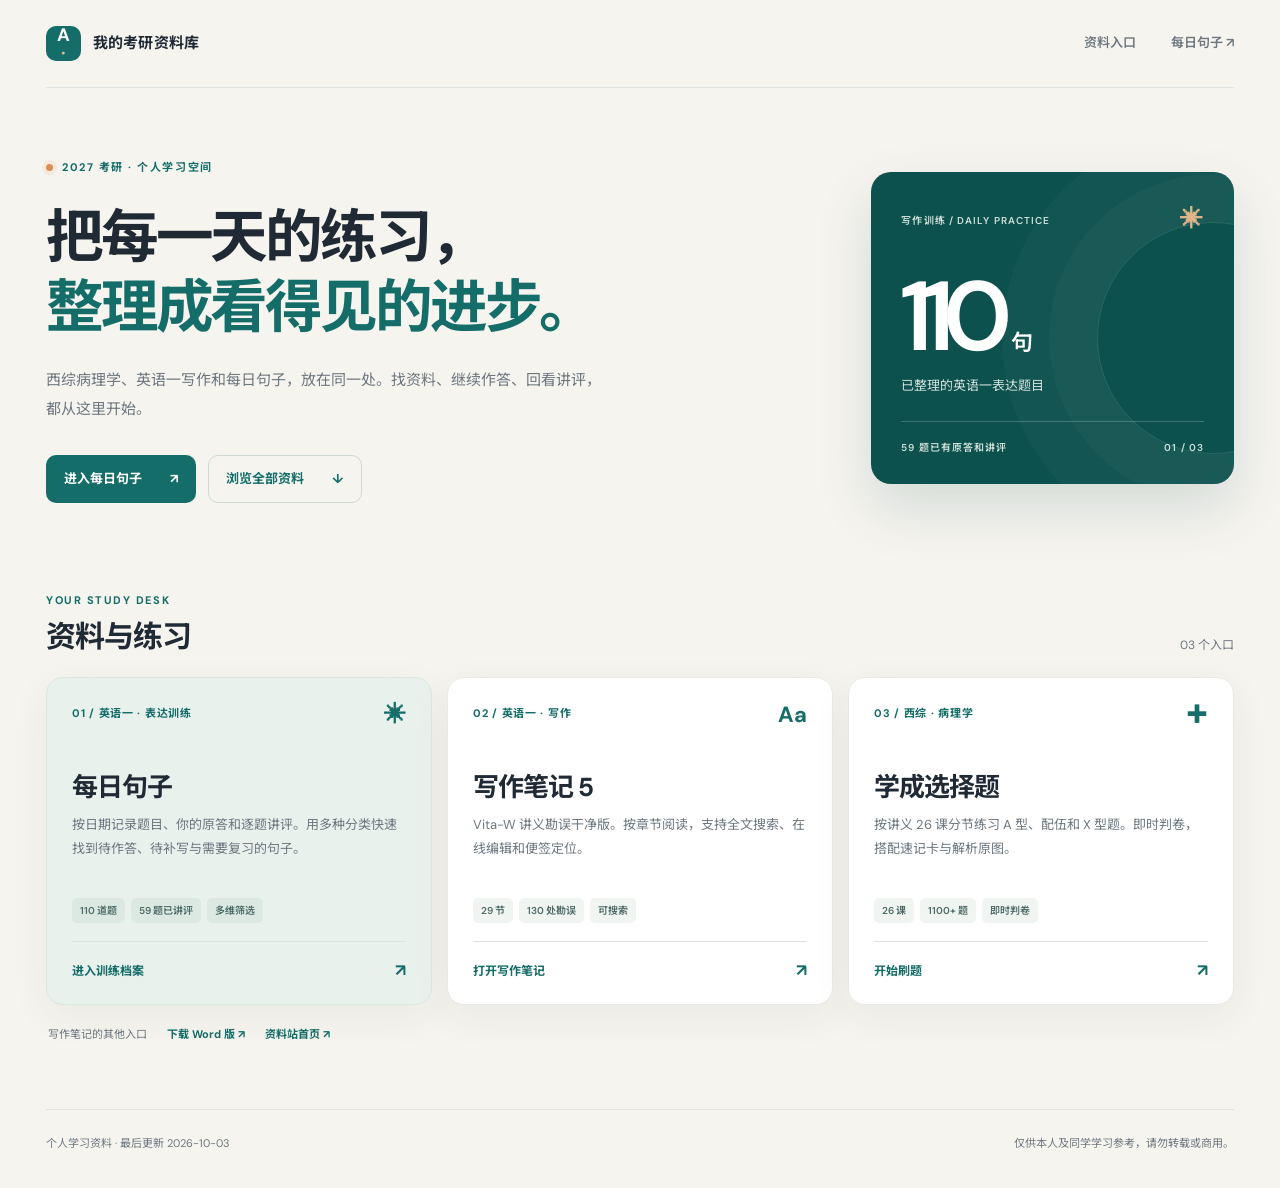
==== commit ba68eeb4: "Record October 3 answers and individual feedback" ====
--- a/index.html
+++ b/index.html
@@ -1,6 +1,7 @@
 <!doctype html>
 <html lang="zh-CN">
 <head>
+<meta name="robots" content="noindex,nofollow,noarchive">
   <meta charset="utf-8">
   <meta name="viewport" content="width=device-width,initial-scale=1">
   <meta name="theme-color" content="#f6f4ef">
@@ -30,7 +31,7 @@
           <div class="hero-aside-number">110<span>句</span></div>
           <p>已整理的英语一表达题目</p>
           <div class="hero-aside-rule"></div>
-          <div class="hero-aside-foot"><span>49 题已有原答和讲评</span><span aria-hidden="true">01 / 03</span></div>
+          <div class="hero-aside-foot"><span>59 题已有原答和讲评</span><span aria-hidden="true">01 / 03</span></div>
         </div>
       </section>
       <section class="resource-section" id="resources" aria-labelledby="resources-title">
@@ -41,7 +42,7 @@
             <div class="card-content">
               <h3>每日句子</h3>
               <p>按日期记录题目、你的原答和逐题讲评。用多种分类快速找到待作答、待补写与需要复习的句子。</p>
-              <div class="tag-row"><span>110 道题</span><span>49 题已讲评</span><span>多维筛选</span></div>
+              <div class="tag-row"><span>110 道题</span><span>59 题已讲评</span><span>多维筛选</span></div>
             </div>
             <a class="card-link" href="/daily-sentences/" aria-label="进入每日句子">进入训练档案 <span aria-hidden="true">↗</span></a>
           </article>
@@ -71,4 +72,3 @@
   </div>
 </body>
 </html>
-
